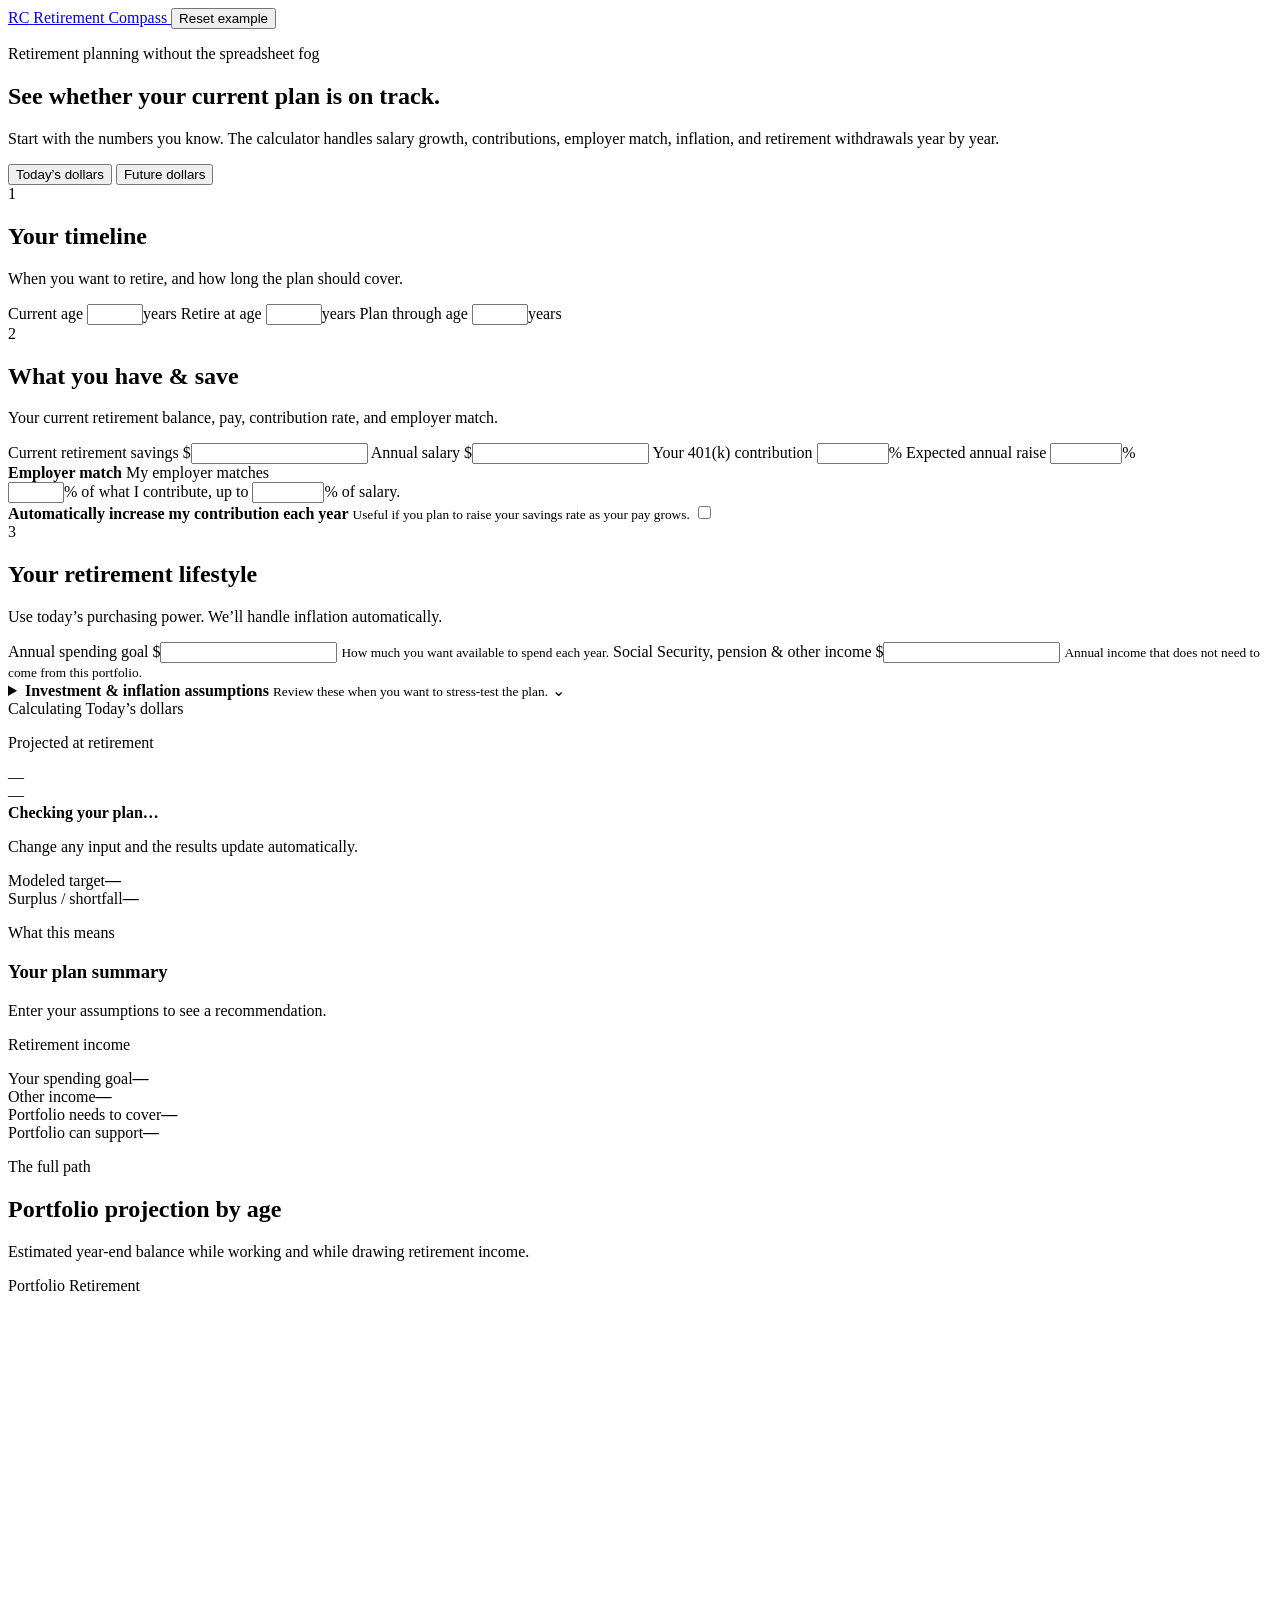
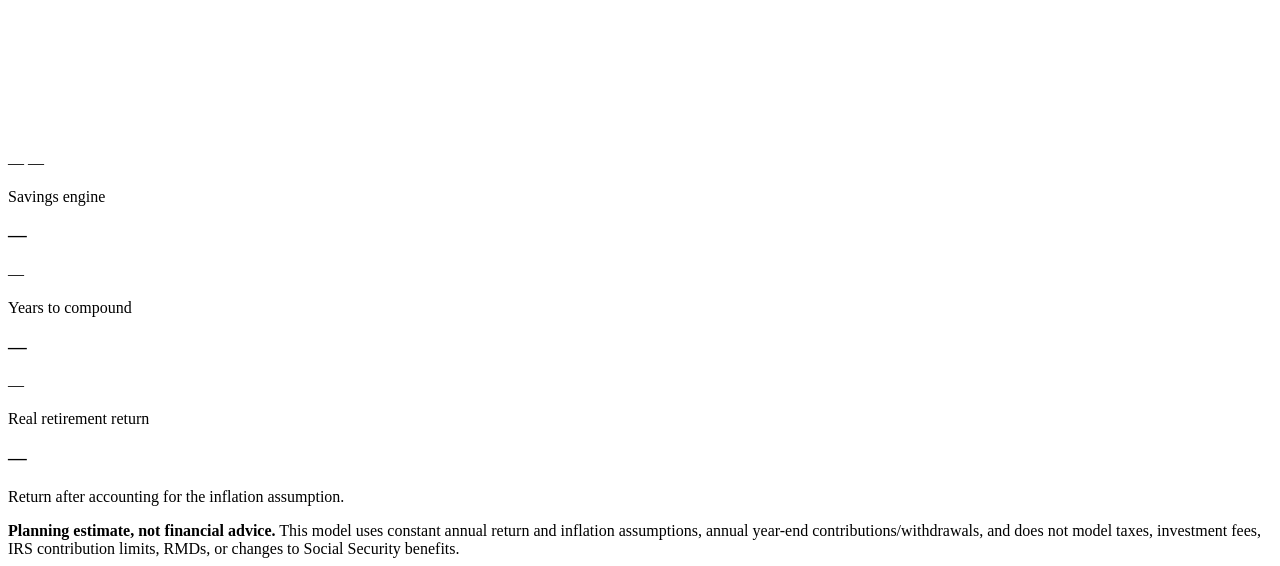
==== retirement-compass/index.html @ 2c7378de "Add Retirement Compass interface" ====
<!doctype html>
<html lang="en">
<head>
  <meta charset="utf-8">
  <meta name="viewport" content="width=device-width, initial-scale=1">
  <meta name="theme-color" content="#f4f7f6">
  <meta name="description" content="A clear, year-by-year retirement planning calculator for savings, 401(k) contributions, employer match, spending, inflation, and investment returns.">
  <title>Retirement Compass</title>
  <link rel="stylesheet" href="styles.css">
</head>
<body>
  <header class="topbar">
    <a class="brand" href="#" aria-label="Retirement Compass home">
      <span class="brand-mark" aria-hidden="true">RC</span>
      <span>Retirement Compass</span>
    </a>
    <button class="button button-quiet" id="resetButton" type="button">Reset example</button>
  </header>

  <main class="page-shell">
    <section class="intro" aria-labelledby="pageTitle">
      <div>
        <p class="eyebrow">Retirement planning without the spreadsheet fog</p>
        <h1 id="pageTitle">See whether your current plan is on track.</h1>
        <p class="intro-copy">Start with the numbers you know. The calculator handles salary growth, contributions, employer match, inflation, and retirement withdrawals year by year.</p>
      </div>
      <div class="currency-toggle" role="group" aria-label="Dollar display">
        <button type="button" class="segment is-active" data-display-mode="real">Today’s dollars</button>
        <button type="button" class="segment" data-display-mode="nominal">Future dollars</button>
      </div>
    </section>

    <div id="validationBanner" class="validation-banner" role="alert" hidden></div>

    <div class="workspace">
      <section class="input-panel" aria-label="Retirement plan inputs">
        <div class="section-heading">
          <div>
            <span class="step-number">1</span>
            <div>
              <h2>Your timeline</h2>
              <p>When you want to retire, and how long the plan should cover.</p>
            </div>
          </div>
        </div>
        <div class="field-grid field-grid-3">
          <label class="field">
            <span>Current age</span>
            <span class="input-wrap"><input id="currentAge" type="number" min="0" max="100" step="1" inputmode="numeric"><span class="suffix">years</span></span>
          </label>
          <label class="field">
            <span>Retire at age</span>
            <span class="input-wrap"><input id="retirementAge" type="number" min="1" max="110" step="1" inputmode="numeric"><span class="suffix">years</span></span>
          </label>
          <label class="field">
            <span>Plan through age</span>
            <span class="input-wrap"><input id="planThroughAge" type="number" min="1" max="120" step="1" inputmode="numeric"><span class="suffix">years</span></span>
          </label>
        </div>

        <div class="divider"></div>

        <div class="section-heading compact">
          <div>
            <span class="step-number">2</span>
            <div>
              <h2>What you have &amp; save</h2>
              <p>Your current retirement balance, pay, contribution rate, and employer match.</p>
            </div>
          </div>
        </div>
        <div class="field-grid field-grid-2">
          <label class="field">
            <span>Current retirement savings</span>
            <span class="input-wrap prefix-wrap"><span class="prefix">$</span><input id="currentSavings" type="number" min="0" step="1000" inputmode="decimal"></span>
          </label>
          <label class="field">
            <span>Annual salary</span>
            <span class="input-wrap prefix-wrap"><span class="prefix">$</span><input id="currentIncome" type="number" min="0" step="1000" inputmode="decimal"></span>
          </label>
          <label class="field">
            <span>Your 401(k) contribution</span>
            <span class="input-wrap"><input id="employeeContributionPct" type="number" min="0" max="100" step="0.5" inputmode="decimal"><span class="suffix">%</span></span>
          </label>
          <label class="field">
            <span>Expected annual raise</span>
            <span class="input-wrap"><input id="salaryGrowthPct" type="number" min="-20" max="50" step="0.1" inputmode="decimal"><span class="suffix">%</span></span>
          </label>
        </div>

        <div class="match-box">
          <div class="match-copy">
            <strong>Employer match</strong>
            <span>My employer matches</span>
          </div>
          <label class="inline-field"><input id="employerMatchRatePct" type="number" min="0" max="500" step="1" inputmode="decimal"><span>%</span></label>
          <span>of what I contribute, up to</span>
          <label class="inline-field"><input id="employerMatchCapPct" type="number" min="0" max="100" step="0.5" inputmode="decimal"><span>%</span></label>
          <span>of salary.</span>
        </div>

        <label class="switch-row" for="autoIncreaseEnabled">
          <span>
            <strong>Automatically increase my contribution each year</strong>
            <small>Useful if you plan to raise your savings rate as your pay grows.</small>
          </span>
          <span class="switch"><input id="autoIncreaseEnabled" type="checkbox"><span aria-hidden="true"></span></span>
        </label>

        <div class="field-grid field-grid-2 nested-fields" id="autoIncreaseFields" hidden>
          <label class="field">
            <span>Increase each year</span>
            <span class="input-wrap"><input id="autoIncreasePctPoints" type="number" min="0" max="25" step="0.5" inputmode="decimal"><span class="suffix">pts</span></span>
          </label>
          <label class="field">
            <span>Stop increasing at</span>
            <span class="input-wrap"><input id="maxEmployeeContributionPct" type="number" min="0" max="100" step="0.5" inputmode="decimal"><span class="suffix">%</span></span>
          </label>
        </div>

        <div class="divider"></div>

        <div class="section-heading compact">
          <div>
            <span class="step-number">3</span>
            <div>
              <h2>Your retirement lifestyle</h2>
              <p>Use today’s purchasing power. We’ll handle inflation automatically.</p>
            </div>
          </div>
        </div>
        <div class="field-grid field-grid-2">
          <label class="field">
            <span>Annual spending goal</span>
            <span class="input-wrap prefix-wrap"><span class="prefix">$</span><input id="desiredSpending" type="number" min="0" step="1000" inputmode="decimal"></span>
            <small>How much you want available to spend each year.</small>
          </label>
          <label class="field">
            <span>Social Security, pension &amp; other income</span>
            <span class="input-wrap prefix-wrap"><span class="prefix">$</span><input id="otherRetirementIncome" type="number" min="0" step="1000" inputmode="decimal"></span>
            <small>Annual income that does not need to come from this portfolio.</small>
          </label>
        </div>

        <details class="assumptions" id="assumptionsPanel">
          <summary>
            <span>
              <strong>Investment &amp; inflation assumptions</strong>
              <small>Review these when you want to stress-test the plan.</small>
            </span>
            <span class="chevron" aria-hidden="true">⌄</span>
          </summary>
          <div class="field-grid field-grid-3 assumptions-grid">
            <label class="field">
              <span>Return before retirement</span>
              <span class="input-wrap"><input id="preRetirementReturnPct" type="number" min="-50" max="50" step="0.1" inputmode="decimal"><span class="suffix">%</span></span>
            </label>
            <label class="field">
              <span>Return in retirement</span>
              <span class="input-wrap"><input id="retirementReturnPct" type="number" min="-50" max="50" step="0.1" inputmode="decimal"><span class="suffix">%</span></span>
            </label>
            <label class="field">
              <span>Inflation</span>
              <span class="input-wrap"><input id="inflationPct" type="number" min="-10" max="25" step="0.1" inputmode="decimal"><span class="suffix">%</span></span>
            </label>
          </div>
        </details>
      </section>

      <aside class="summary-panel" aria-live="polite">
        <div class="status-card" id="statusCard">
          <div class="status-topline">
            <span class="status-pill" id="statusPill">Calculating</span>
            <span class="mode-label" id="summaryModeLabel">Today’s dollars</span>
          </div>
          <p class="status-kicker">Projected at retirement</p>
          <div class="hero-value" id="projectedNestEgg">—</div>
          <div class="funding-row">
            <div class="funding-ring" id="fundingRing" aria-hidden="true"><span id="fundingPercent">—</span></div>
            <div>
              <strong id="statusHeadline">Checking your plan…</strong>
              <p id="statusExplanation">Change any input and the results update automatically.</p>
            </div>
          </div>
          <div class="mini-stats">
            <div><span>Modeled target</span><strong id="requiredNestEgg">—</strong></div>
            <div><span>Surplus / shortfall</span><strong id="surplusShortfall">—</strong></div>
          </div>
        </div>

        <div class="recommendation-card">
          <p class="card-label">What this means</p>
          <h3 id="recommendationTitle">Your plan summary</h3>
          <p id="recommendationText">Enter your assumptions to see a recommendation.</p>
          <div class="recommendation-metric" id="recommendationMetric" hidden>
            <span id="recommendationMetricLabel"></span>
            <strong id="recommendationMetricValue"></strong>
          </div>
        </div>

        <div class="income-card">
          <p class="card-label">Retirement income</p>
          <div class="income-line"><span>Your spending goal</span><strong id="spendingGoalResult">—</strong></div>
          <div class="income-line"><span>Other income</span><strong id="otherIncomeResult">—</strong></div>
          <div class="income-line"><span>Portfolio needs to cover</span><strong id="portfolioGapResult">—</strong></div>
          <div class="income-line income-total"><span>Portfolio can support</span><strong id="sustainableIncomeResult">—</strong></div>
        </div>
      </aside>
    </div>

    <section class="results-section" aria-labelledby="projectionHeading">
      <div class="results-heading">
        <div>
          <p class="eyebrow">The full path</p>
          <h2 id="projectionHeading">Portfolio projection by age</h2>
          <p id="chartDescription">Estimated year-end balance while working and while drawing retirement income.</p>
        </div>
        <div class="legend" aria-label="Chart legend">
          <span><i class="legend-line"></i>Portfolio</span>
          <span><i class="legend-marker"></i>Retirement</span>
        </div>
      </div>
      <div class="chart-shell">
        <svg id="projectionChart" viewBox="0 0 1000 360" role="img" aria-labelledby="chartTitle chartDesc" preserveAspectRatio="none">
          <title id="chartTitle">Retirement portfolio projection</title>
          <desc id="chartDesc">A line chart showing projected portfolio value by age.</desc>
        </svg>
      </div>
      <div class="chart-footer">
        <span id="chartFooterLeft">—</span>
        <span id="chartFooterRight">—</span>
      </div>
    </section>

    <section class="detail-grid" aria-label="Projection details">
      <article class="detail-card">
        <p class="card-label">Savings engine</p>
        <h3 id="contributionRateResult">—</h3>
        <p id="contributionDetailResult">—</p>
      </article>
      <article class="detail-card">
        <p class="card-label">Years to compound</p>
        <h3 id="yearsToRetirementResult">—</h3>
        <p id="retirementDurationResult">—</p>
      </article>
      <article class="detail-card">
        <p class="card-label">Real retirement return</p>
        <h3 id="realReturnResult">—</h3>
        <p>Return after accounting for the inflation assumption.</p>
      </article>
    </section>

    <footer class="disclaimer">
      <strong>Planning estimate, not financial advice.</strong>
      <span>This model uses constant annual return and inflation assumptions, annual year-end contributions/withdrawals, and does not model taxes, investment fees, IRS contribution limits, RMDs, or changes to Social Security benefits.</span>
    </footer>
  </main>

  <script src="model.js"></script>
  <script src="app.js"></script>
</body>
</html>
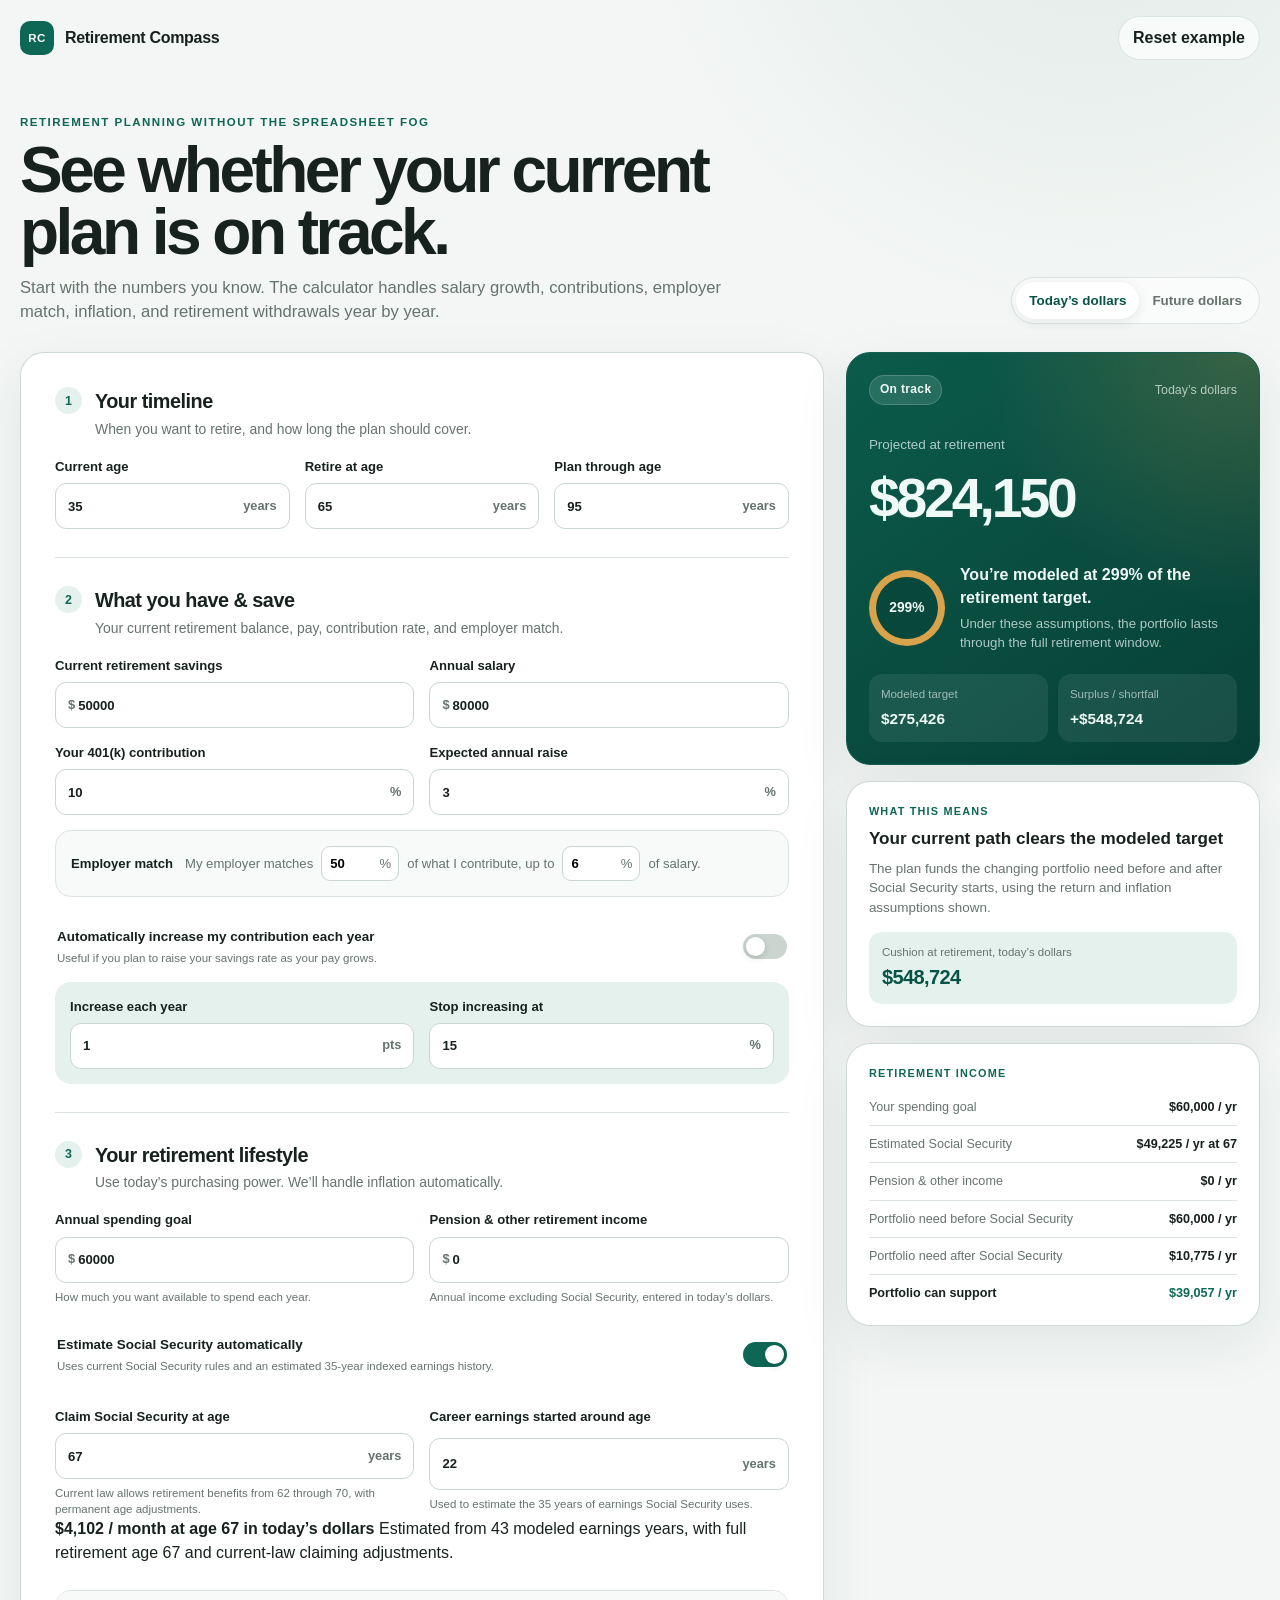
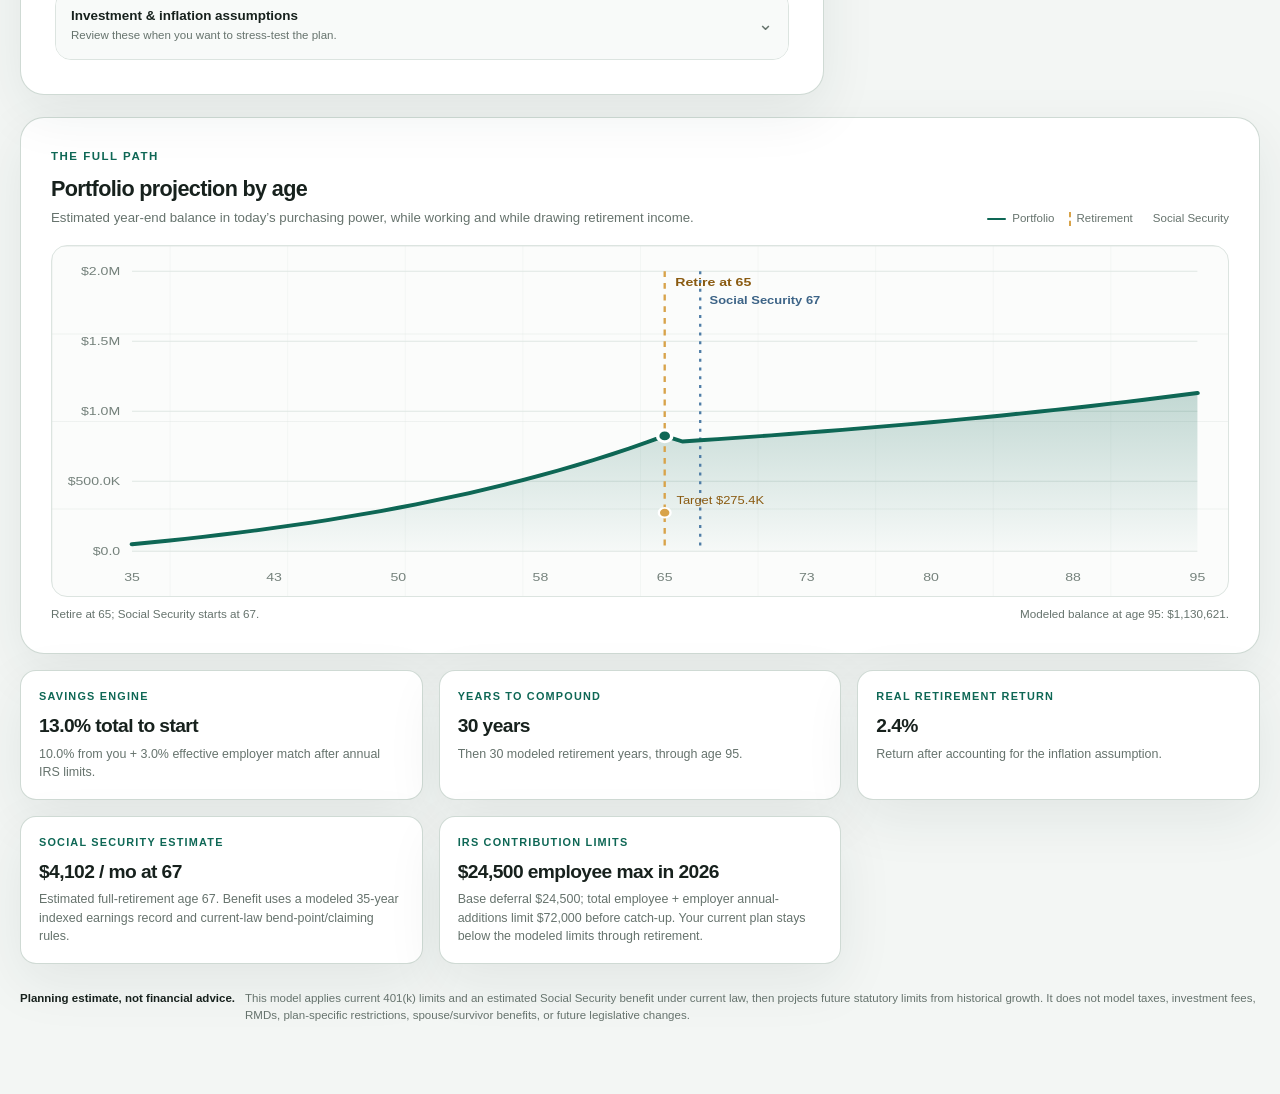
==== commit f5222a83: "Add Social Security and IRS limit controls" ====
--- a/retirement-compass/index.html
+++ b/retirement-compass/index.html
@@ -136,10 +136,37 @@
             <small>How much you want available to spend each year.</small>
           </label>
           <label class="field">
-            <span>Social Security, pension &amp; other income</span>
+            <span>Pension &amp; other retirement income</span>
             <span class="input-wrap prefix-wrap"><span class="prefix">$</span><input id="otherRetirementIncome" type="number" min="0" step="1000" inputmode="decimal"></span>
-            <small>Annual income that does not need to come from this portfolio.</small>
-          </label>
+            <small>Annual income excluding Social Security, entered in today’s dollars.</small>
+          </label>
+        </div>
+
+        <label class="switch-row social-security-toggle" for="socialSecurityEnabled">
+          <span>
+            <strong>Estimate Social Security automatically</strong>
+            <small>Uses current Social Security rules and an estimated 35-year indexed earnings history.</small>
+          </span>
+          <span class="switch"><input id="socialSecurityEnabled" type="checkbox"><span aria-hidden="true"></span></span>
+        </label>
+
+        <div class="social-security-panel" id="socialSecurityFields">
+          <div class="field-grid field-grid-2">
+            <label class="field">
+              <span>Claim Social Security at age</span>
+              <span class="input-wrap"><input id="socialSecurityClaimAge" type="number" min="62" max="70" step="1" inputmode="numeric"><span class="suffix">years</span></span>
+              <small>Current law allows retirement benefits from 62 through 70, with permanent age adjustments.</small>
+            </label>
+            <label class="field">
+              <span>Career earnings started around age</span>
+              <span class="input-wrap"><input id="socialSecurityCareerStartAge" type="number" min="14" max="40" step="1" inputmode="numeric"><span class="suffix">years</span></span>
+              <small>Used to estimate the 35 years of earnings Social Security uses.</small>
+            </label>
+          </div>
+          <div class="rules-note">
+            <strong id="socialSecurityEstimateInline">Estimating Social Security…</strong>
+            <span id="socialSecurityEstimateDetail">The estimate updates automatically with salary, raises, retirement age, claim age, and inflation.</span>
+          </div>
         </div>
 
         <details class="assumptions" id="assumptionsPanel">
@@ -201,8 +228,10 @@
         <div class="income-card">
           <p class="card-label">Retirement income</p>
           <div class="income-line"><span>Your spending goal</span><strong id="spendingGoalResult">—</strong></div>
-          <div class="income-line"><span>Other income</span><strong id="otherIncomeResult">—</strong></div>
-          <div class="income-line"><span>Portfolio needs to cover</span><strong id="portfolioGapResult">—</strong></div>
+          <div class="income-line"><span>Estimated Social Security</span><strong id="socialSecurityIncomeResult">—</strong></div>
+          <div class="income-line"><span>Pension &amp; other income</span><strong id="otherIncomeResult">—</strong></div>
+          <div class="income-line"><span>Portfolio need before Social Security</span><strong id="portfolioGapBeforeSsResult">—</strong></div>
+          <div class="income-line"><span>Portfolio need after Social Security</span><strong id="portfolioGapResult">—</strong></div>
           <div class="income-line income-total"><span>Portfolio can support</span><strong id="sustainableIncomeResult">—</strong></div>
         </div>
       </aside>
@@ -218,6 +247,7 @@
         <div class="legend" aria-label="Chart legend">
           <span><i class="legend-line"></i>Portfolio</span>
           <span><i class="legend-marker"></i>Retirement</span>
+          <span><i class="legend-ss"></i>Social Security</span>
         </div>
       </div>
       <div class="chart-shell">
@@ -248,11 +278,21 @@
         <h3 id="realReturnResult">—</h3>
         <p>Return after accounting for the inflation assumption.</p>
       </article>
+      <article class="detail-card">
+        <p class="card-label">Social Security estimate</p>
+        <h3 id="socialSecurityDetailResult">—</h3>
+        <p id="socialSecurityDetailCopy">—</p>
+      </article>
+      <article class="detail-card">
+        <p class="card-label">IRS contribution limits</p>
+        <h3 id="irsLimitResult">—</h3>
+        <p id="irsLimitDetailResult">—</p>
+      </article>
     </section>
 
     <footer class="disclaimer">
       <strong>Planning estimate, not financial advice.</strong>
-      <span>This model uses constant annual return and inflation assumptions, annual year-end contributions/withdrawals, and does not model taxes, investment fees, IRS contribution limits, RMDs, or changes to Social Security benefits.</span>
+      <span>This model applies current 401(k) limits and an estimated Social Security benefit under current law, then projects future statutory limits from historical growth. It does not model taxes, investment fees, RMDs, plan-specific restrictions, spouse/survivor benefits, or future legislative changes.</span>
     </footer>
   </main>
 
--- a/retirement-compass/styles.css
+++ b/retirement-compass/styles.css
@@ -0,0 +1,520 @@
+:root {
+  --page: #f3f6f4;
+  --surface: #ffffff;
+  --surface-soft: #f8faf9;
+  --ink: #17211d;
+  --muted: #66736d;
+  --line: #dce4e0;
+  --line-strong: #cad6d0;
+  --brand: #0e6755;
+  --brand-strong: #075346;
+  --brand-soft: #e4f1ed;
+  --accent: #d8a34a;
+  --positive: #0b775c;
+  --positive-soft: #e1f3ec;
+  --negative: #b04444;
+  --negative-soft: #f8e8e8;
+  --warning: #8a5a10;
+  --shadow: 0 18px 55px rgba(31, 55, 45, 0.08);
+  --radius-lg: 24px;
+  --radius-md: 16px;
+  --radius-sm: 11px;
+}
+
+* { box-sizing: border-box; }
+html { scroll-behavior: smooth; }
+body {
+  margin: 0;
+  background:
+    radial-gradient(circle at 85% -5%, rgba(14, 103, 85, 0.08), transparent 28rem),
+    var(--page);
+  color: var(--ink);
+  font-family: Inter, ui-sans-serif, -apple-system, BlinkMacSystemFont, "Segoe UI", sans-serif;
+  line-height: 1.45;
+}
+button, input { font: inherit; }
+button { color: inherit; }
+
+.topbar {
+  width: min(1440px, calc(100% - 40px));
+  margin: 0 auto;
+  min-height: 76px;
+  display: flex;
+  align-items: center;
+  justify-content: space-between;
+}
+.brand {
+  display: inline-flex;
+  align-items: center;
+  gap: 11px;
+  color: var(--ink);
+  text-decoration: none;
+  font-weight: 780;
+  letter-spacing: -0.02em;
+}
+.brand-mark {
+  width: 34px;
+  height: 34px;
+  border-radius: 10px;
+  display: grid;
+  place-items: center;
+  background: var(--brand);
+  color: white;
+  font-size: 0.72rem;
+  letter-spacing: 0.04em;
+}
+.button {
+  border: 0;
+  border-radius: 999px;
+  padding: 9px 14px;
+  cursor: pointer;
+  font-weight: 650;
+}
+.button-quiet {
+  background: rgba(255,255,255,0.72);
+  border: 1px solid var(--line);
+}
+.button-quiet:hover { background: var(--surface); }
+
+.page-shell {
+  width: min(1280px, calc(100% - 40px));
+  margin: 0 auto;
+  padding: 38px 0 70px;
+}
+.intro {
+  display: flex;
+  align-items: end;
+  justify-content: space-between;
+  gap: 30px;
+  margin-bottom: 28px;
+}
+.eyebrow {
+  margin: 0 0 8px;
+  color: var(--brand);
+  text-transform: uppercase;
+  letter-spacing: 0.13em;
+  font-size: 0.72rem;
+  font-weight: 800;
+}
+h1, h2, h3, p { margin-top: 0; }
+h1 {
+  max-width: 760px;
+  margin-bottom: 12px;
+  font-size: clamp(2.15rem, 5vw, 4.2rem);
+  line-height: 0.98;
+  letter-spacing: -0.055em;
+  font-weight: 790;
+}
+.intro-copy {
+  max-width: 740px;
+  margin-bottom: 0;
+  color: var(--muted);
+  font-size: 1.04rem;
+}
+.currency-toggle {
+  flex: 0 0 auto;
+  display: inline-flex;
+  padding: 4px;
+  border: 1px solid var(--line);
+  border-radius: 999px;
+  background: rgba(255,255,255,0.65);
+}
+.segment {
+  border: 0;
+  border-radius: 999px;
+  padding: 9px 13px;
+  background: transparent;
+  cursor: pointer;
+  color: var(--muted);
+  font-size: 0.84rem;
+  font-weight: 700;
+}
+.segment.is-active {
+  background: var(--surface);
+  color: var(--brand-strong);
+  box-shadow: 0 3px 12px rgba(31,55,45,0.1);
+}
+
+.validation-banner {
+  margin-bottom: 18px;
+  border-radius: var(--radius-md);
+  background: var(--negative-soft);
+  color: var(--negative);
+  border: 1px solid #efcaca;
+  padding: 12px 15px;
+  font-weight: 650;
+}
+
+.workspace {
+  display: grid;
+  grid-template-columns: minmax(0, 1.65fr) minmax(330px, 0.85fr);
+  gap: 22px;
+  align-items: start;
+}
+.input-panel,
+.status-card,
+.recommendation-card,
+.income-card,
+.results-section,
+.detail-card {
+  background: var(--surface);
+  border: 1px solid rgba(202,214,208,0.9);
+  box-shadow: var(--shadow);
+}
+.input-panel {
+  border-radius: var(--radius-lg);
+  padding: clamp(22px, 4vw, 34px);
+}
+.summary-panel {
+  display: grid;
+  gap: 16px;
+  position: sticky;
+  top: 18px;
+}
+.status-card,
+.recommendation-card,
+.income-card {
+  border-radius: var(--radius-lg);
+  padding: 22px;
+}
+.status-card {
+  color: #eff9f5;
+  border-color: #175f51;
+  background:
+    radial-gradient(circle at 95% 0%, rgba(216,163,74,0.22), transparent 16rem),
+    linear-gradient(145deg, #0b5b4b, #073f36);
+}
+.status-topline {
+  display: flex;
+  justify-content: space-between;
+  gap: 12px;
+  align-items: center;
+}
+.status-pill {
+  display: inline-flex;
+  align-items: center;
+  min-height: 27px;
+  padding: 5px 10px;
+  border-radius: 999px;
+  background: rgba(255,255,255,0.12);
+  border: 1px solid rgba(255,255,255,0.18);
+  font-size: 0.75rem;
+  font-weight: 800;
+  letter-spacing: 0.03em;
+}
+.status-pill.positive { background: rgba(208, 248, 231, 0.14); }
+.status-pill.negative { background: rgba(255, 195, 195, 0.12); }
+.mode-label { color: rgba(239,249,245,0.7); font-size: 0.78rem; }
+.status-kicker { margin: 30px 0 4px; color: rgba(239,249,245,0.72); font-size: 0.84rem; }
+.hero-value {
+  font-variant-numeric: tabular-nums;
+  font-size: clamp(2.35rem, 5vw, 3.45rem);
+  font-weight: 780;
+  letter-spacing: -0.055em;
+}
+.funding-row {
+  display: grid;
+  grid-template-columns: 76px 1fr;
+  gap: 15px;
+  align-items: center;
+  margin: 25px 0 22px;
+}
+.funding-ring {
+  width: 76px;
+  height: 76px;
+  border-radius: 50%;
+  display: grid;
+  place-items: center;
+  background: conic-gradient(#d8a34a 0deg, rgba(255,255,255,0.15) 0deg);
+  position: relative;
+}
+.funding-ring::after {
+  content: "";
+  position: absolute;
+  inset: 7px;
+  border-radius: 50%;
+  background: #08473c;
+}
+.funding-ring span { position: relative; z-index: 1; font-size: 0.86rem; font-weight: 850; }
+.funding-row strong { display: block; margin-bottom: 4px; font-size: 1rem; }
+.funding-row p { margin: 0; color: rgba(239,249,245,0.72); font-size: 0.83rem; }
+.mini-stats {
+  display: grid;
+  grid-template-columns: 1fr 1fr;
+  gap: 10px;
+}
+.mini-stats > div {
+  padding: 12px;
+  border-radius: 13px;
+  background: rgba(255,255,255,0.075);
+}
+.mini-stats span { display: block; margin-bottom: 4px; color: rgba(239,249,245,0.62); font-size: 0.72rem; }
+.mini-stats strong { font-size: 0.96rem; font-variant-numeric: tabular-nums; }
+
+.section-heading > div {
+  display: flex;
+  gap: 13px;
+  align-items: flex-start;
+}
+.section-heading h2 {
+  margin-bottom: 3px;
+  font-size: 1.24rem;
+  letter-spacing: -0.025em;
+}
+.section-heading p { margin-bottom: 0; color: var(--muted); font-size: 0.87rem; }
+.section-heading.compact { margin-top: 2px; }
+.step-number {
+  flex: 0 0 auto;
+  width: 27px;
+  height: 27px;
+  border-radius: 50%;
+  display: grid;
+  place-items: center;
+  background: var(--brand-soft);
+  color: var(--brand);
+  font-size: 0.78rem;
+  font-weight: 850;
+}
+.divider { height: 1px; background: var(--line); margin: 28px 0; }
+.field-grid { display: grid; gap: 15px; margin-top: 18px; }
+.field-grid-2 { grid-template-columns: repeat(2, minmax(0, 1fr)); }
+.field-grid-3 { grid-template-columns: repeat(3, minmax(0, 1fr)); }
+.field { display: grid; gap: 7px; color: var(--ink); font-size: 0.82rem; font-weight: 680; }
+.field small { color: var(--muted); font-size: 0.72rem; font-weight: 500; line-height: 1.35; }
+.input-wrap {
+  display: flex;
+  align-items: center;
+  overflow: hidden;
+  min-height: 46px;
+  border-radius: var(--radius-sm);
+  border: 1px solid var(--line-strong);
+  background: var(--surface);
+  transition: border-color 140ms ease, box-shadow 140ms ease;
+}
+.input-wrap:focus-within,
+.inline-field:focus-within {
+  border-color: #78a99d;
+  box-shadow: 0 0 0 3px rgba(14,103,85,0.1);
+}
+.input-wrap input {
+  min-width: 0;
+  width: 100%;
+  border: 0;
+  outline: 0;
+  background: transparent;
+  padding: 11px 12px;
+  color: var(--ink);
+  font-weight: 700;
+  font-variant-numeric: tabular-nums;
+}
+.prefix-wrap input { padding-left: 3px; }
+.prefix, .suffix { color: var(--muted); font-size: 0.8rem; font-weight: 650; white-space: nowrap; }
+.prefix { padding-left: 12px; }
+.suffix { padding-right: 12px; }
+.match-box {
+  margin-top: 15px;
+  padding: 15px;
+  border: 1px solid var(--line);
+  border-radius: var(--radius-md);
+  background: var(--surface-soft);
+  display: flex;
+  flex-wrap: wrap;
+  gap: 8px;
+  align-items: center;
+  color: var(--muted);
+  font-size: 0.82rem;
+}
+.match-copy { display: contents; }
+.match-copy strong { color: var(--ink); margin-right: 4px; }
+.inline-field {
+  display: inline-flex;
+  align-items: center;
+  overflow: hidden;
+  width: 78px;
+  border: 1px solid var(--line-strong);
+  border-radius: 9px;
+  background: white;
+}
+.inline-field input { width: 100%; min-width: 0; padding: 7px 2px 7px 8px; border: 0; outline: 0; background: transparent; font-weight: 750; }
+.inline-field span { padding-right: 7px; color: var(--muted); }
+.switch-row {
+  margin-top: 15px;
+  padding: 15px 2px;
+  display: flex;
+  justify-content: space-between;
+  gap: 18px;
+  align-items: center;
+  cursor: pointer;
+}
+.switch-row strong { display: block; font-size: 0.84rem; }
+.switch-row small { display: block; margin-top: 3px; color: var(--muted); font-size: 0.72rem; }
+.switch { position: relative; flex: 0 0 auto; }
+.switch input { position: absolute; opacity: 0; pointer-events: none; }
+.switch span {
+  width: 44px;
+  height: 25px;
+  display: block;
+  border-radius: 999px;
+  background: #cbd5d0;
+  transition: background 140ms ease;
+}
+.switch span::after {
+  content: "";
+  position: absolute;
+  width: 19px;
+  height: 19px;
+  top: 3px;
+  left: 3px;
+  border-radius: 50%;
+  background: white;
+  box-shadow: 0 2px 7px rgba(0,0,0,0.16);
+  transition: transform 140ms ease;
+}
+.switch input:checked + span { background: var(--brand); }
+.switch input:checked + span::after { transform: translateX(19px); }
+.switch input:focus-visible + span { outline: 3px solid rgba(14,103,85,0.2); outline-offset: 2px; }
+.nested-fields {
+  margin: 0 0 4px;
+  padding: 15px;
+  border-radius: var(--radius-md);
+  background: var(--brand-soft);
+}
+
+.assumptions {
+  margin-top: 26px;
+  border: 1px solid var(--line);
+  border-radius: var(--radius-md);
+  overflow: hidden;
+}
+.assumptions summary {
+  list-style: none;
+  cursor: pointer;
+  padding: 15px;
+  display: flex;
+  align-items: center;
+  justify-content: space-between;
+  gap: 15px;
+  background: var(--surface-soft);
+}
+.assumptions summary::-webkit-details-marker { display: none; }
+.assumptions summary strong { display: block; font-size: 0.84rem; }
+.assumptions summary small { display: block; color: var(--muted); font-size: 0.72rem; margin-top: 2px; }
+.chevron { color: var(--muted); font-size: 1.1rem; transition: transform 140ms ease; }
+.assumptions[open] .chevron { transform: rotate(180deg); }
+.assumptions-grid { padding: 0 15px 17px; }
+
+.card-label { margin-bottom: 7px; color: var(--brand); text-transform: uppercase; letter-spacing: 0.11em; font-size: 0.68rem; font-weight: 850; }
+.recommendation-card h3 { margin-bottom: 7px; font-size: 1.07rem; }
+.recommendation-card p:not(.card-label) { margin-bottom: 0; color: var(--muted); font-size: 0.84rem; }
+.recommendation-metric {
+  margin-top: 15px;
+  padding: 12px 13px;
+  border-radius: 13px;
+  background: var(--brand-soft);
+}
+.recommendation-metric span { display: block; color: var(--muted); font-size: 0.72rem; }
+.recommendation-metric strong { display: block; margin-top: 2px; color: var(--brand-strong); font-size: 1.25rem; letter-spacing: -0.03em; }
+.income-line {
+  display: flex;
+  justify-content: space-between;
+  gap: 18px;
+  padding: 9px 0;
+  border-bottom: 1px solid var(--line);
+  color: var(--muted);
+  font-size: 0.79rem;
+}
+.income-line strong { color: var(--ink); font-variant-numeric: tabular-nums; text-align: right; }
+.income-line.income-total { border-bottom: 0; padding-bottom: 0; color: var(--ink); font-weight: 700; }
+.income-line.income-total strong { color: var(--brand); }
+
+.results-section {
+  margin-top: 22px;
+  border-radius: var(--radius-lg);
+  padding: clamp(20px, 4vw, 30px);
+}
+.results-heading {
+  display: flex;
+  align-items: end;
+  justify-content: space-between;
+  gap: 20px;
+  margin-bottom: 18px;
+}
+.results-heading h2 { margin-bottom: 4px; font-size: 1.35rem; letter-spacing: -0.03em; }
+.results-heading p:last-child { margin-bottom: 0; color: var(--muted); font-size: 0.83rem; }
+.legend { display: flex; gap: 14px; color: var(--muted); font-size: 0.72rem; }
+.legend span { display: inline-flex; align-items: center; gap: 6px; }
+.legend-line { width: 19px; height: 2px; background: var(--brand); border-radius: 99px; }
+.legend-marker { width: 2px; height: 14px; border-left: 2px dashed var(--accent); }
+.chart-shell {
+  min-height: 350px;
+  overflow: hidden;
+  border-radius: var(--radius-md);
+  background:
+    linear-gradient(rgba(220,228,224,0.42) 1px, transparent 1px),
+    linear-gradient(90deg, rgba(220,228,224,0.25) 1px, transparent 1px),
+    #fbfcfb;
+  background-size: 100% 25%, 10% 100%, auto;
+  border: 1px solid var(--line);
+}
+#projectionChart { display: block; width: 100%; height: 350px; overflow: visible; }
+.chart-footer {
+  display: flex;
+  justify-content: space-between;
+  gap: 16px;
+  margin-top: 9px;
+  color: var(--muted);
+  font-size: 0.73rem;
+}
+.detail-grid {
+  margin-top: 16px;
+  display: grid;
+  grid-template-columns: repeat(3, minmax(0,1fr));
+  gap: 16px;
+}
+.detail-card { border-radius: var(--radius-md); padding: 18px; }
+.detail-card h3 { margin-bottom: 5px; font-size: 1.2rem; letter-spacing: -0.03em; }
+.detail-card p:last-child { margin-bottom: 0; color: var(--muted); font-size: 0.78rem; }
+.disclaimer {
+  margin-top: 26px;
+  display: flex;
+  gap: 10px;
+  color: var(--muted);
+  font-size: 0.72rem;
+  line-height: 1.5;
+}
+.disclaimer strong { color: var(--ink); white-space: nowrap; }
+
+@media (max-width: 980px) {
+  .workspace { grid-template-columns: 1fr; }
+  .summary-panel { position: static; grid-template-columns: repeat(2, minmax(0, 1fr)); }
+  .status-card { grid-column: 1 / -1; }
+}
+
+@media (max-width: 720px) {
+  .topbar, .page-shell { width: min(100% - 24px, 1280px); }
+  .page-shell { padding-top: 24px; }
+  .intro { align-items: flex-start; flex-direction: column; }
+  h1 { font-size: clamp(2.2rem, 12vw, 3.5rem); }
+  .field-grid-2, .field-grid-3, .detail-grid, .summary-panel { grid-template-columns: 1fr; }
+  .status-card { grid-column: auto; }
+  .match-box { align-items: flex-start; }
+  .match-copy { display: block; width: 100%; }
+  .match-copy span { margin-left: 5px; }
+  .results-heading { align-items: flex-start; flex-direction: column; }
+  .chart-shell { min-height: 300px; overflow-x: auto; }
+  #projectionChart { min-width: 680px; height: 300px; }
+  .disclaimer { flex-direction: column; gap: 4px; }
+  .disclaimer strong { white-space: normal; }
+}
+
+@media (max-width: 430px) {
+  .topbar { min-height: 66px; }
+  .brand > span:last-child { display: none; }
+  .input-panel { padding: 20px 16px; }
+  .status-card, .recommendation-card, .income-card { padding: 19px; }
+  .mini-stats { grid-template-columns: 1fr; }
+  .funding-row { grid-template-columns: 68px 1fr; }
+  .funding-ring { width: 68px; height: 68px; }
+  .currency-toggle { width: 100%; }
+  .segment { flex: 1; }
+}
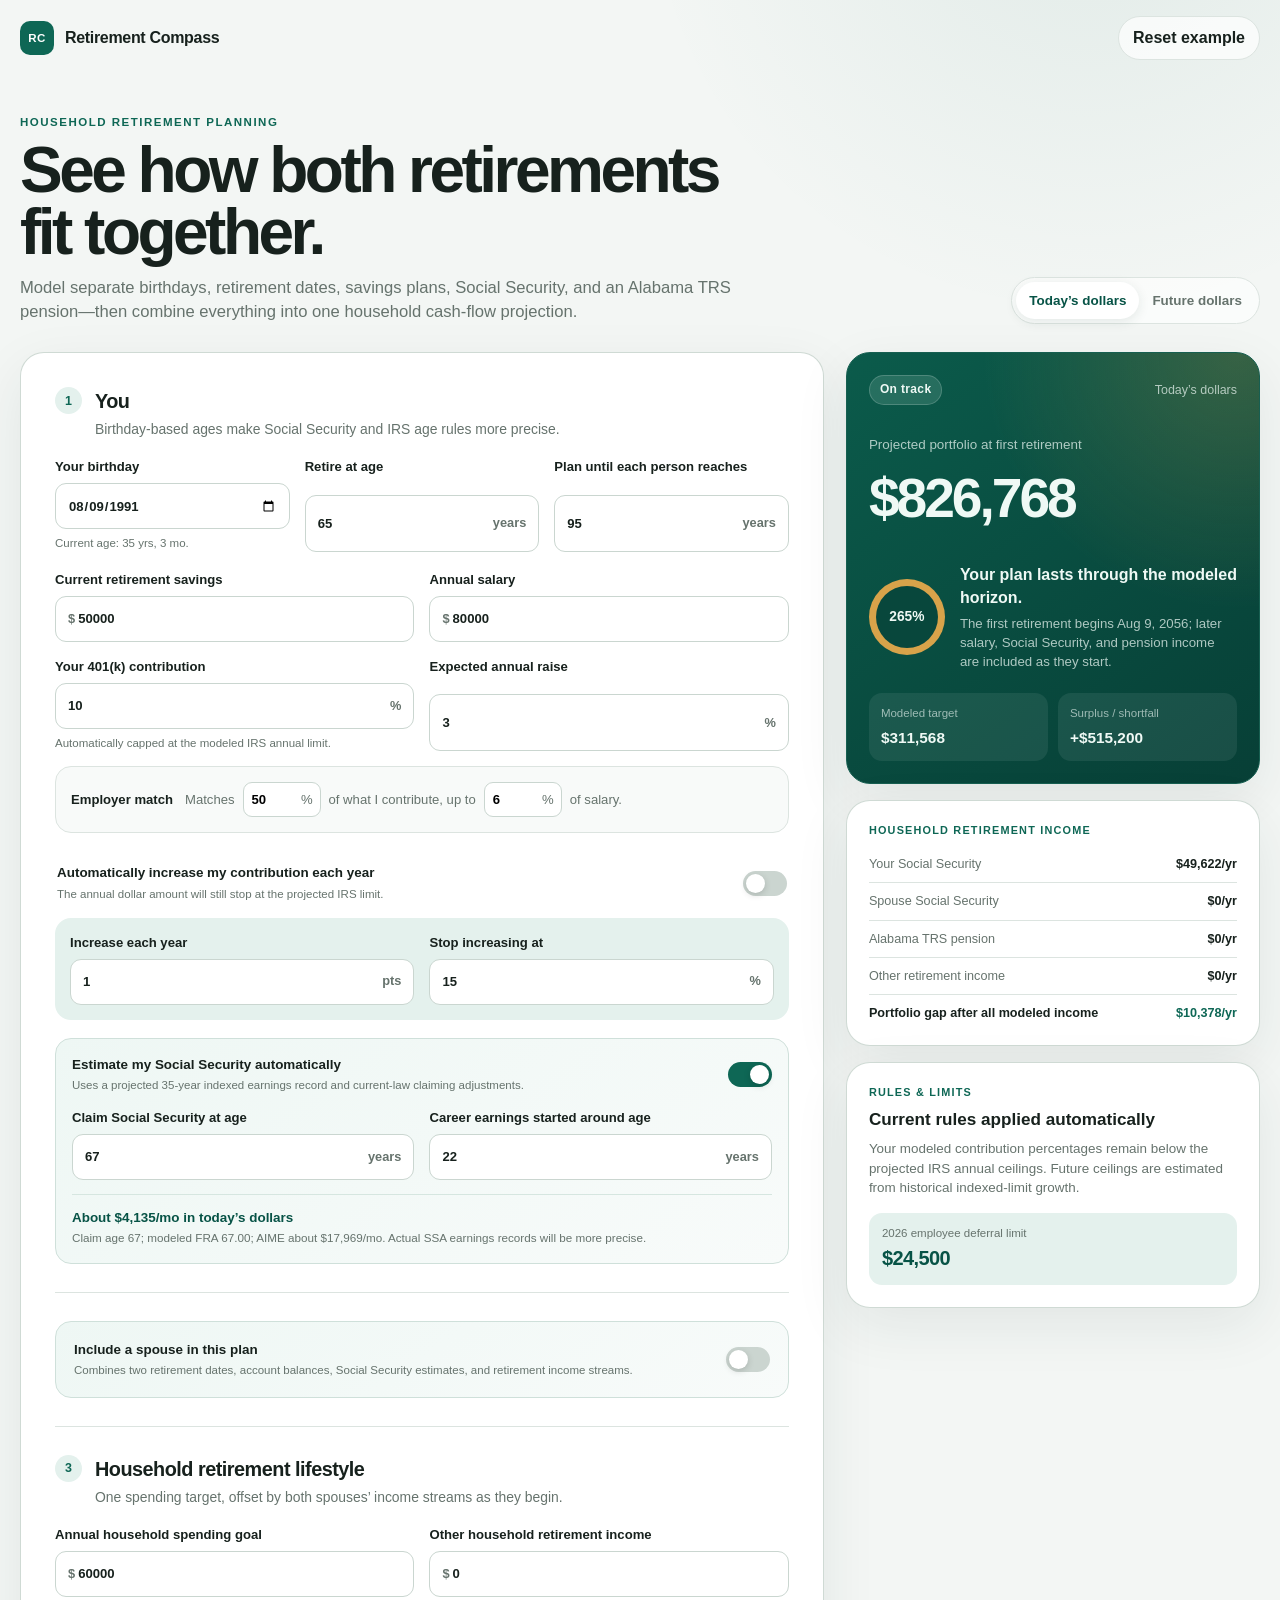
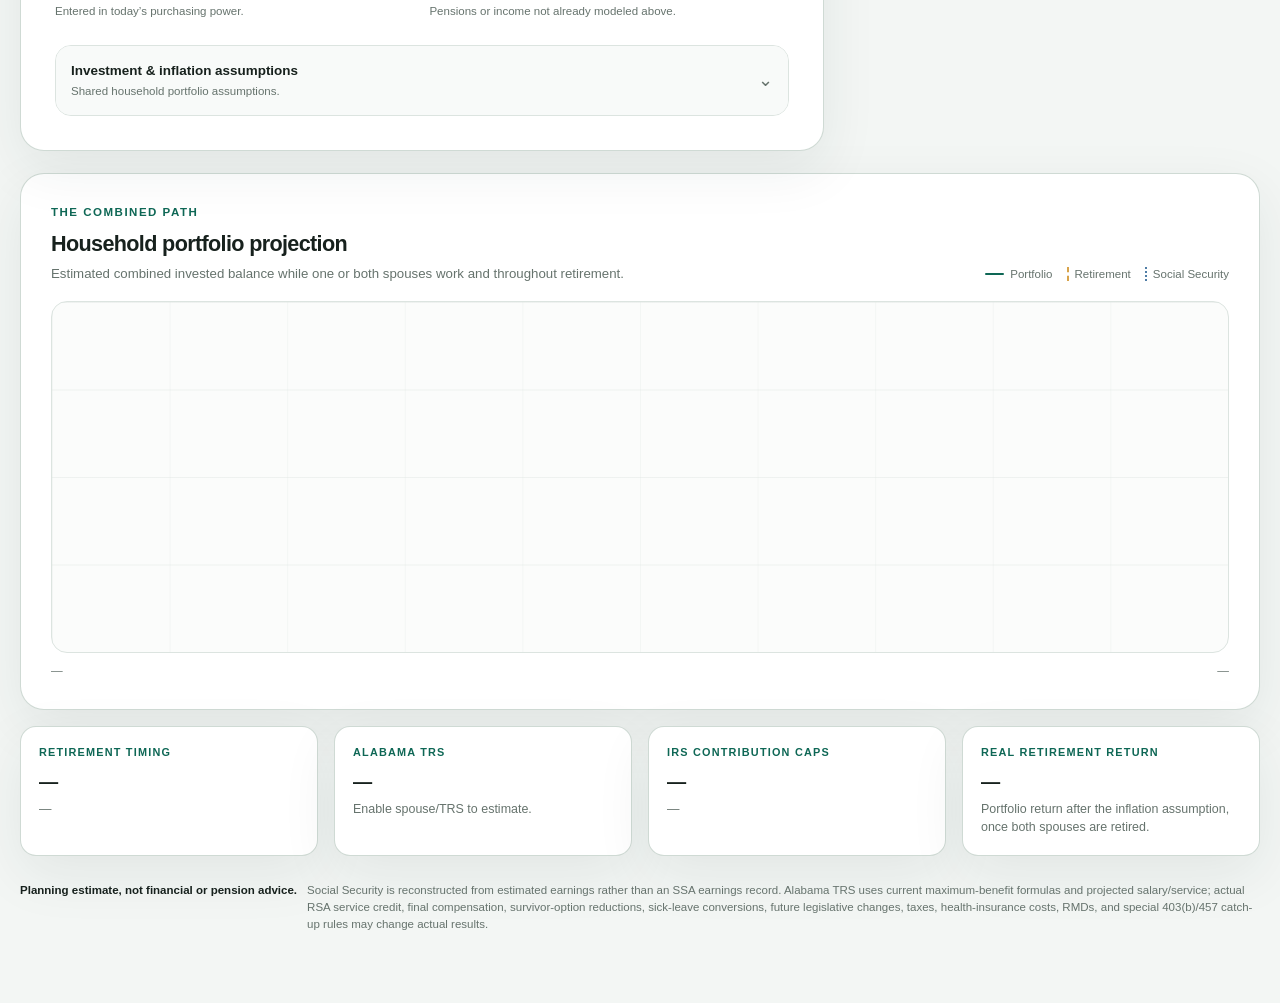
==== commit fa594a0a: "Make household planner the default Retirement Compass" ====
--- a/retirement-compass/index.html
+++ b/retirement-compass/index.html
@@ -3,300 +3,11 @@
 <head>
   <meta charset="utf-8">
   <meta name="viewport" content="width=device-width, initial-scale=1">
-  <meta name="theme-color" content="#f4f7f6">
-  <meta name="description" content="A clear, year-by-year retirement planning calculator for savings, 401(k) contributions, employer match, spending, inflation, and investment returns.">
+  <meta http-equiv="refresh" content="0; url=./household.html">
   <title>Retirement Compass</title>
-  <link rel="stylesheet" href="styles.css">
+  <script>window.location.replace('./household.html');</script>
 </head>
 <body>
-  <header class="topbar">
-    <a class="brand" href="#" aria-label="Retirement Compass home">
-      <span class="brand-mark" aria-hidden="true">RC</span>
-      <span>Retirement Compass</span>
-    </a>
-    <button class="button button-quiet" id="resetButton" type="button">Reset example</button>
-  </header>
-
-  <main class="page-shell">
-    <section class="intro" aria-labelledby="pageTitle">
-      <div>
-        <p class="eyebrow">Retirement planning without the spreadsheet fog</p>
-        <h1 id="pageTitle">See whether your current plan is on track.</h1>
-        <p class="intro-copy">Start with the numbers you know. The calculator handles salary growth, contributions, employer match, inflation, and retirement withdrawals year by year.</p>
-      </div>
-      <div class="currency-toggle" role="group" aria-label="Dollar display">
-        <button type="button" class="segment is-active" data-display-mode="real">Today’s dollars</button>
-        <button type="button" class="segment" data-display-mode="nominal">Future dollars</button>
-      </div>
-    </section>
-
-    <div id="validationBanner" class="validation-banner" role="alert" hidden></div>
-
-    <div class="workspace">
-      <section class="input-panel" aria-label="Retirement plan inputs">
-        <div class="section-heading">
-          <div>
-            <span class="step-number">1</span>
-            <div>
-              <h2>Your timeline</h2>
-              <p>When you want to retire, and how long the plan should cover.</p>
-            </div>
-          </div>
-        </div>
-        <div class="field-grid field-grid-3">
-          <label class="field">
-            <span>Current age</span>
-            <span class="input-wrap"><input id="currentAge" type="number" min="0" max="100" step="1" inputmode="numeric"><span class="suffix">years</span></span>
-          </label>
-          <label class="field">
-            <span>Retire at age</span>
-            <span class="input-wrap"><input id="retirementAge" type="number" min="1" max="110" step="1" inputmode="numeric"><span class="suffix">years</span></span>
-          </label>
-          <label class="field">
-            <span>Plan through age</span>
-            <span class="input-wrap"><input id="planThroughAge" type="number" min="1" max="120" step="1" inputmode="numeric"><span class="suffix">years</span></span>
-          </label>
-        </div>
-
-        <div class="divider"></div>
-
-        <div class="section-heading compact">
-          <div>
-            <span class="step-number">2</span>
-            <div>
-              <h2>What you have &amp; save</h2>
-              <p>Your current retirement balance, pay, contribution rate, and employer match.</p>
-            </div>
-          </div>
-        </div>
-        <div class="field-grid field-grid-2">
-          <label class="field">
-            <span>Current retirement savings</span>
-            <span class="input-wrap prefix-wrap"><span class="prefix">$</span><input id="currentSavings" type="number" min="0" step="1000" inputmode="decimal"></span>
-          </label>
-          <label class="field">
-            <span>Annual salary</span>
-            <span class="input-wrap prefix-wrap"><span class="prefix">$</span><input id="currentIncome" type="number" min="0" step="1000" inputmode="decimal"></span>
-          </label>
-          <label class="field">
-            <span>Your 401(k) contribution</span>
-            <span class="input-wrap"><input id="employeeContributionPct" type="number" min="0" max="100" step="0.5" inputmode="decimal"><span class="suffix">%</span></span>
-          </label>
-          <label class="field">
-            <span>Expected annual raise</span>
-            <span class="input-wrap"><input id="salaryGrowthPct" type="number" min="-20" max="50" step="0.1" inputmode="decimal"><span class="suffix">%</span></span>
-          </label>
-        </div>
-
-        <div class="match-box">
-          <div class="match-copy">
-            <strong>Employer match</strong>
-            <span>My employer matches</span>
-          </div>
-          <label class="inline-field"><input id="employerMatchRatePct" type="number" min="0" max="500" step="1" inputmode="decimal"><span>%</span></label>
-          <span>of what I contribute, up to</span>
-          <label class="inline-field"><input id="employerMatchCapPct" type="number" min="0" max="100" step="0.5" inputmode="decimal"><span>%</span></label>
-          <span>of salary.</span>
-        </div>
-
-        <label class="switch-row" for="autoIncreaseEnabled">
-          <span>
-            <strong>Automatically increase my contribution each year</strong>
-            <small>Useful if you plan to raise your savings rate as your pay grows.</small>
-          </span>
-          <span class="switch"><input id="autoIncreaseEnabled" type="checkbox"><span aria-hidden="true"></span></span>
-        </label>
-
-        <div class="field-grid field-grid-2 nested-fields" id="autoIncreaseFields" hidden>
-          <label class="field">
-            <span>Increase each year</span>
-            <span class="input-wrap"><input id="autoIncreasePctPoints" type="number" min="0" max="25" step="0.5" inputmode="decimal"><span class="suffix">pts</span></span>
-          </label>
-          <label class="field">
-            <span>Stop increasing at</span>
-            <span class="input-wrap"><input id="maxEmployeeContributionPct" type="number" min="0" max="100" step="0.5" inputmode="decimal"><span class="suffix">%</span></span>
-          </label>
-        </div>
-
-        <div class="divider"></div>
-
-        <div class="section-heading compact">
-          <div>
-            <span class="step-number">3</span>
-            <div>
-              <h2>Your retirement lifestyle</h2>
-              <p>Use today’s purchasing power. We’ll handle inflation automatically.</p>
-            </div>
-          </div>
-        </div>
-        <div class="field-grid field-grid-2">
-          <label class="field">
-            <span>Annual spending goal</span>
-            <span class="input-wrap prefix-wrap"><span class="prefix">$</span><input id="desiredSpending" type="number" min="0" step="1000" inputmode="decimal"></span>
-            <small>How much you want available to spend each year.</small>
-          </label>
-          <label class="field">
-            <span>Pension &amp; other retirement income</span>
-            <span class="input-wrap prefix-wrap"><span class="prefix">$</span><input id="otherRetirementIncome" type="number" min="0" step="1000" inputmode="decimal"></span>
-            <small>Annual income excluding Social Security, entered in today’s dollars.</small>
-          </label>
-        </div>
-
-        <label class="switch-row social-security-toggle" for="socialSecurityEnabled">
-          <span>
-            <strong>Estimate Social Security automatically</strong>
-            <small>Uses current Social Security rules and an estimated 35-year indexed earnings history.</small>
-          </span>
-          <span class="switch"><input id="socialSecurityEnabled" type="checkbox"><span aria-hidden="true"></span></span>
-        </label>
-
-        <div class="social-security-panel" id="socialSecurityFields">
-          <div class="field-grid field-grid-2">
-            <label class="field">
-              <span>Claim Social Security at age</span>
-              <span class="input-wrap"><input id="socialSecurityClaimAge" type="number" min="62" max="70" step="1" inputmode="numeric"><span class="suffix">years</span></span>
-              <small>Current law allows retirement benefits from 62 through 70, with permanent age adjustments.</small>
-            </label>
-            <label class="field">
-              <span>Career earnings started around age</span>
-              <span class="input-wrap"><input id="socialSecurityCareerStartAge" type="number" min="14" max="40" step="1" inputmode="numeric"><span class="suffix">years</span></span>
-              <small>Used to estimate the 35 years of earnings Social Security uses.</small>
-            </label>
-          </div>
-          <div class="rules-note">
-            <strong id="socialSecurityEstimateInline">Estimating Social Security…</strong>
-            <span id="socialSecurityEstimateDetail">The estimate updates automatically with salary, raises, retirement age, claim age, and inflation.</span>
-          </div>
-        </div>
-
-        <details class="assumptions" id="assumptionsPanel">
-          <summary>
-            <span>
-              <strong>Investment &amp; inflation assumptions</strong>
-              <small>Review these when you want to stress-test the plan.</small>
-            </span>
-            <span class="chevron" aria-hidden="true">⌄</span>
-          </summary>
-          <div class="field-grid field-grid-3 assumptions-grid">
-            <label class="field">
-              <span>Return before retirement</span>
-              <span class="input-wrap"><input id="preRetirementReturnPct" type="number" min="-50" max="50" step="0.1" inputmode="decimal"><span class="suffix">%</span></span>
-            </label>
-            <label class="field">
-              <span>Return in retirement</span>
-              <span class="input-wrap"><input id="retirementReturnPct" type="number" min="-50" max="50" step="0.1" inputmode="decimal"><span class="suffix">%</span></span>
-            </label>
-            <label class="field">
-              <span>Inflation</span>
-              <span class="input-wrap"><input id="inflationPct" type="number" min="-10" max="25" step="0.1" inputmode="decimal"><span class="suffix">%</span></span>
-            </label>
-          </div>
-        </details>
-      </section>
-
-      <aside class="summary-panel" aria-live="polite">
-        <div class="status-card" id="statusCard">
-          <div class="status-topline">
-            <span class="status-pill" id="statusPill">Calculating</span>
-            <span class="mode-label" id="summaryModeLabel">Today’s dollars</span>
-          </div>
-          <p class="status-kicker">Projected at retirement</p>
-          <div class="hero-value" id="projectedNestEgg">—</div>
-          <div class="funding-row">
-            <div class="funding-ring" id="fundingRing" aria-hidden="true"><span id="fundingPercent">—</span></div>
-            <div>
-              <strong id="statusHeadline">Checking your plan…</strong>
-              <p id="statusExplanation">Change any input and the results update automatically.</p>
-            </div>
-          </div>
-          <div class="mini-stats">
-            <div><span>Modeled target</span><strong id="requiredNestEgg">—</strong></div>
-            <div><span>Surplus / shortfall</span><strong id="surplusShortfall">—</strong></div>
-          </div>
-        </div>
-
-        <div class="recommendation-card">
-          <p class="card-label">What this means</p>
-          <h3 id="recommendationTitle">Your plan summary</h3>
-          <p id="recommendationText">Enter your assumptions to see a recommendation.</p>
-          <div class="recommendation-metric" id="recommendationMetric" hidden>
-            <span id="recommendationMetricLabel"></span>
-            <strong id="recommendationMetricValue"></strong>
-          </div>
-        </div>
-
-        <div class="income-card">
-          <p class="card-label">Retirement income</p>
-          <div class="income-line"><span>Your spending goal</span><strong id="spendingGoalResult">—</strong></div>
-          <div class="income-line"><span>Estimated Social Security</span><strong id="socialSecurityIncomeResult">—</strong></div>
-          <div class="income-line"><span>Pension &amp; other income</span><strong id="otherIncomeResult">—</strong></div>
-          <div class="income-line"><span>Portfolio need before Social Security</span><strong id="portfolioGapBeforeSsResult">—</strong></div>
-          <div class="income-line"><span>Portfolio need after Social Security</span><strong id="portfolioGapResult">—</strong></div>
-          <div class="income-line income-total"><span>Portfolio can support</span><strong id="sustainableIncomeResult">—</strong></div>
-        </div>
-      </aside>
-    </div>
-
-    <section class="results-section" aria-labelledby="projectionHeading">
-      <div class="results-heading">
-        <div>
-          <p class="eyebrow">The full path</p>
-          <h2 id="projectionHeading">Portfolio projection by age</h2>
-          <p id="chartDescription">Estimated year-end balance while working and while drawing retirement income.</p>
-        </div>
-        <div class="legend" aria-label="Chart legend">
-          <span><i class="legend-line"></i>Portfolio</span>
-          <span><i class="legend-marker"></i>Retirement</span>
-          <span><i class="legend-ss"></i>Social Security</span>
-        </div>
-      </div>
-      <div class="chart-shell">
-        <svg id="projectionChart" viewBox="0 0 1000 360" role="img" aria-labelledby="chartTitle chartDesc" preserveAspectRatio="none">
-          <title id="chartTitle">Retirement portfolio projection</title>
-          <desc id="chartDesc">A line chart showing projected portfolio value by age.</desc>
-        </svg>
-      </div>
-      <div class="chart-footer">
-        <span id="chartFooterLeft">—</span>
-        <span id="chartFooterRight">—</span>
-      </div>
-    </section>
-
-    <section class="detail-grid" aria-label="Projection details">
-      <article class="detail-card">
-        <p class="card-label">Savings engine</p>
-        <h3 id="contributionRateResult">—</h3>
-        <p id="contributionDetailResult">—</p>
-      </article>
-      <article class="detail-card">
-        <p class="card-label">Years to compound</p>
-        <h3 id="yearsToRetirementResult">—</h3>
-        <p id="retirementDurationResult">—</p>
-      </article>
-      <article class="detail-card">
-        <p class="card-label">Real retirement return</p>
-        <h3 id="realReturnResult">—</h3>
-        <p>Return after accounting for the inflation assumption.</p>
-      </article>
-      <article class="detail-card">
-        <p class="card-label">Social Security estimate</p>
-        <h3 id="socialSecurityDetailResult">—</h3>
-        <p id="socialSecurityDetailCopy">—</p>
-      </article>
-      <article class="detail-card">
-        <p class="card-label">IRS contribution limits</p>
-        <h3 id="irsLimitResult">—</h3>
-        <p id="irsLimitDetailResult">—</p>
-      </article>
-    </section>
-
-    <footer class="disclaimer">
-      <strong>Planning estimate, not financial advice.</strong>
-      <span>This model applies current 401(k) limits and an estimated Social Security benefit under current law, then projects future statutory limits from historical growth. It does not model taxes, investment fees, RMDs, plan-specific restrictions, spouse/survivor benefits, or future legislative changes.</span>
-    </footer>
-  </main>
-
-  <script src="model.js"></script>
-  <script src="app.js"></script>
+  <p>Opening <a href="./household.html">Retirement Compass household planner</a>…</p>
 </body>
-</html>+</html>
